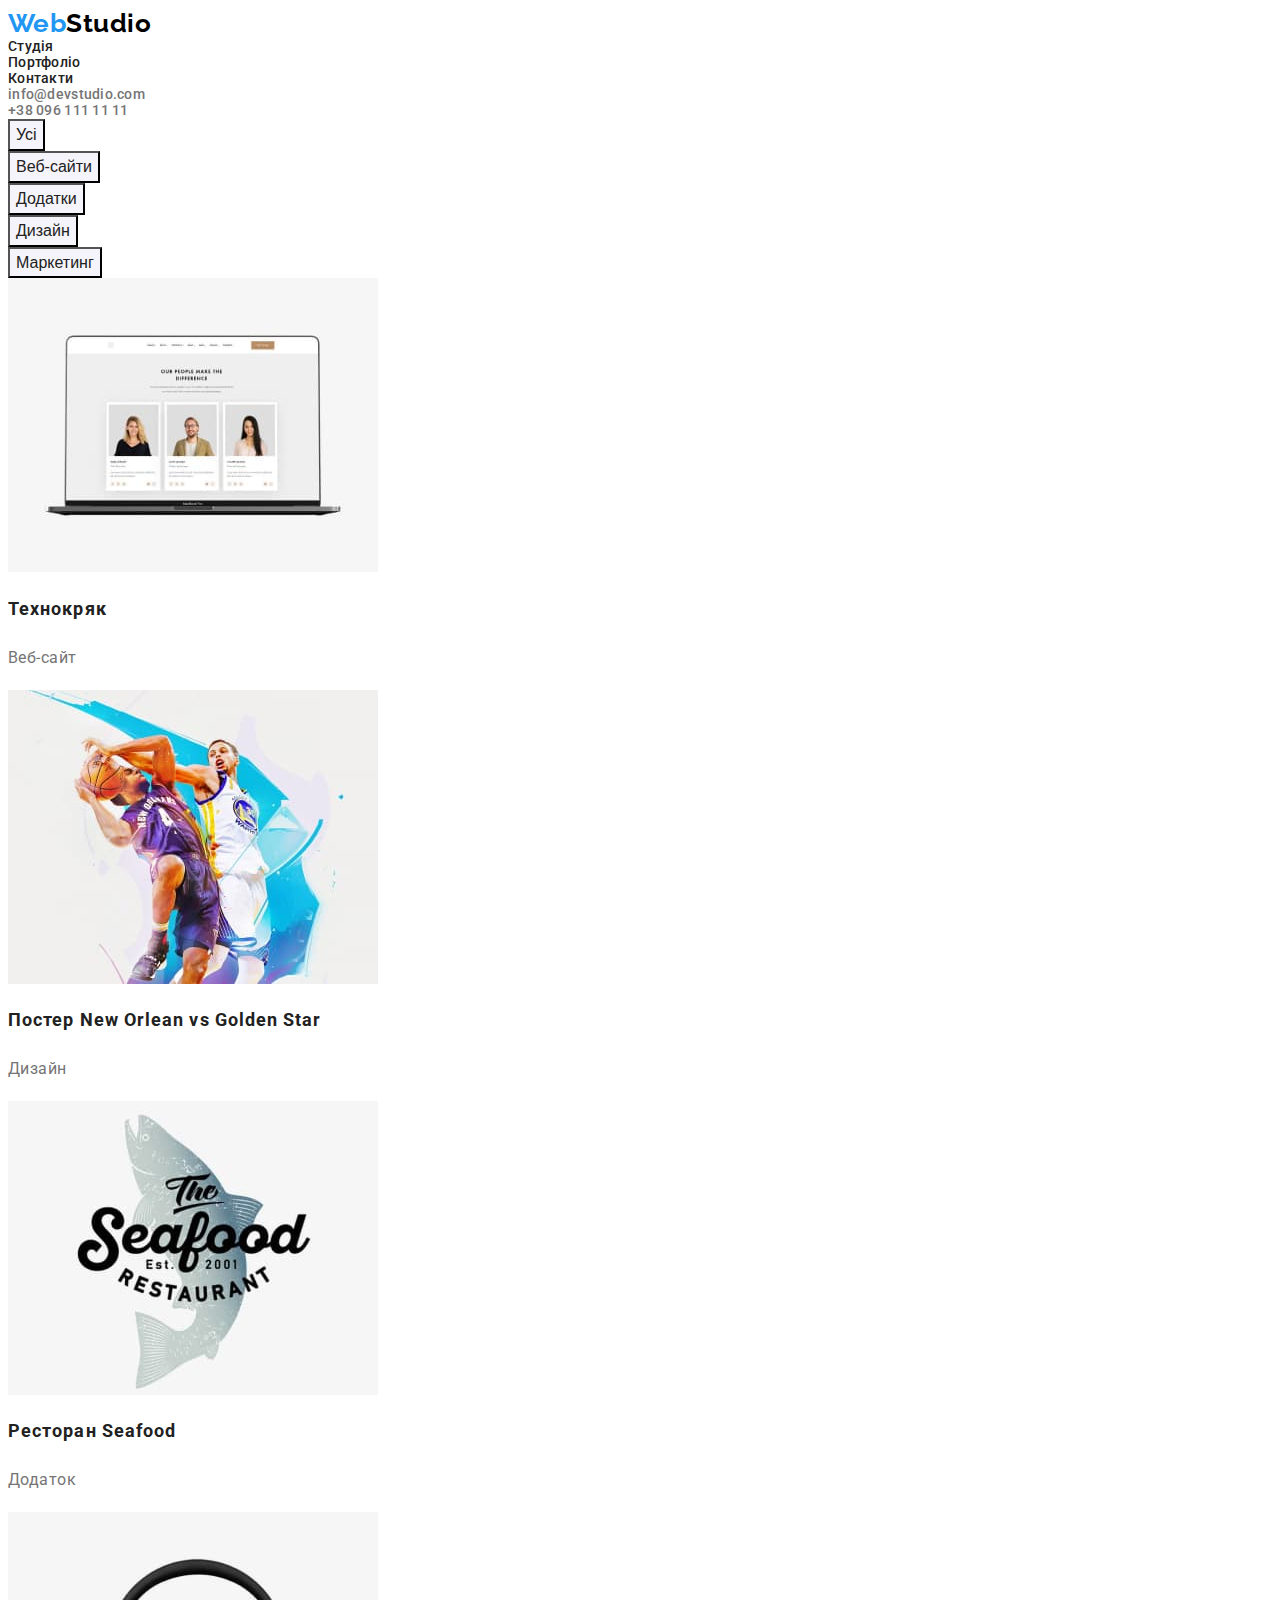
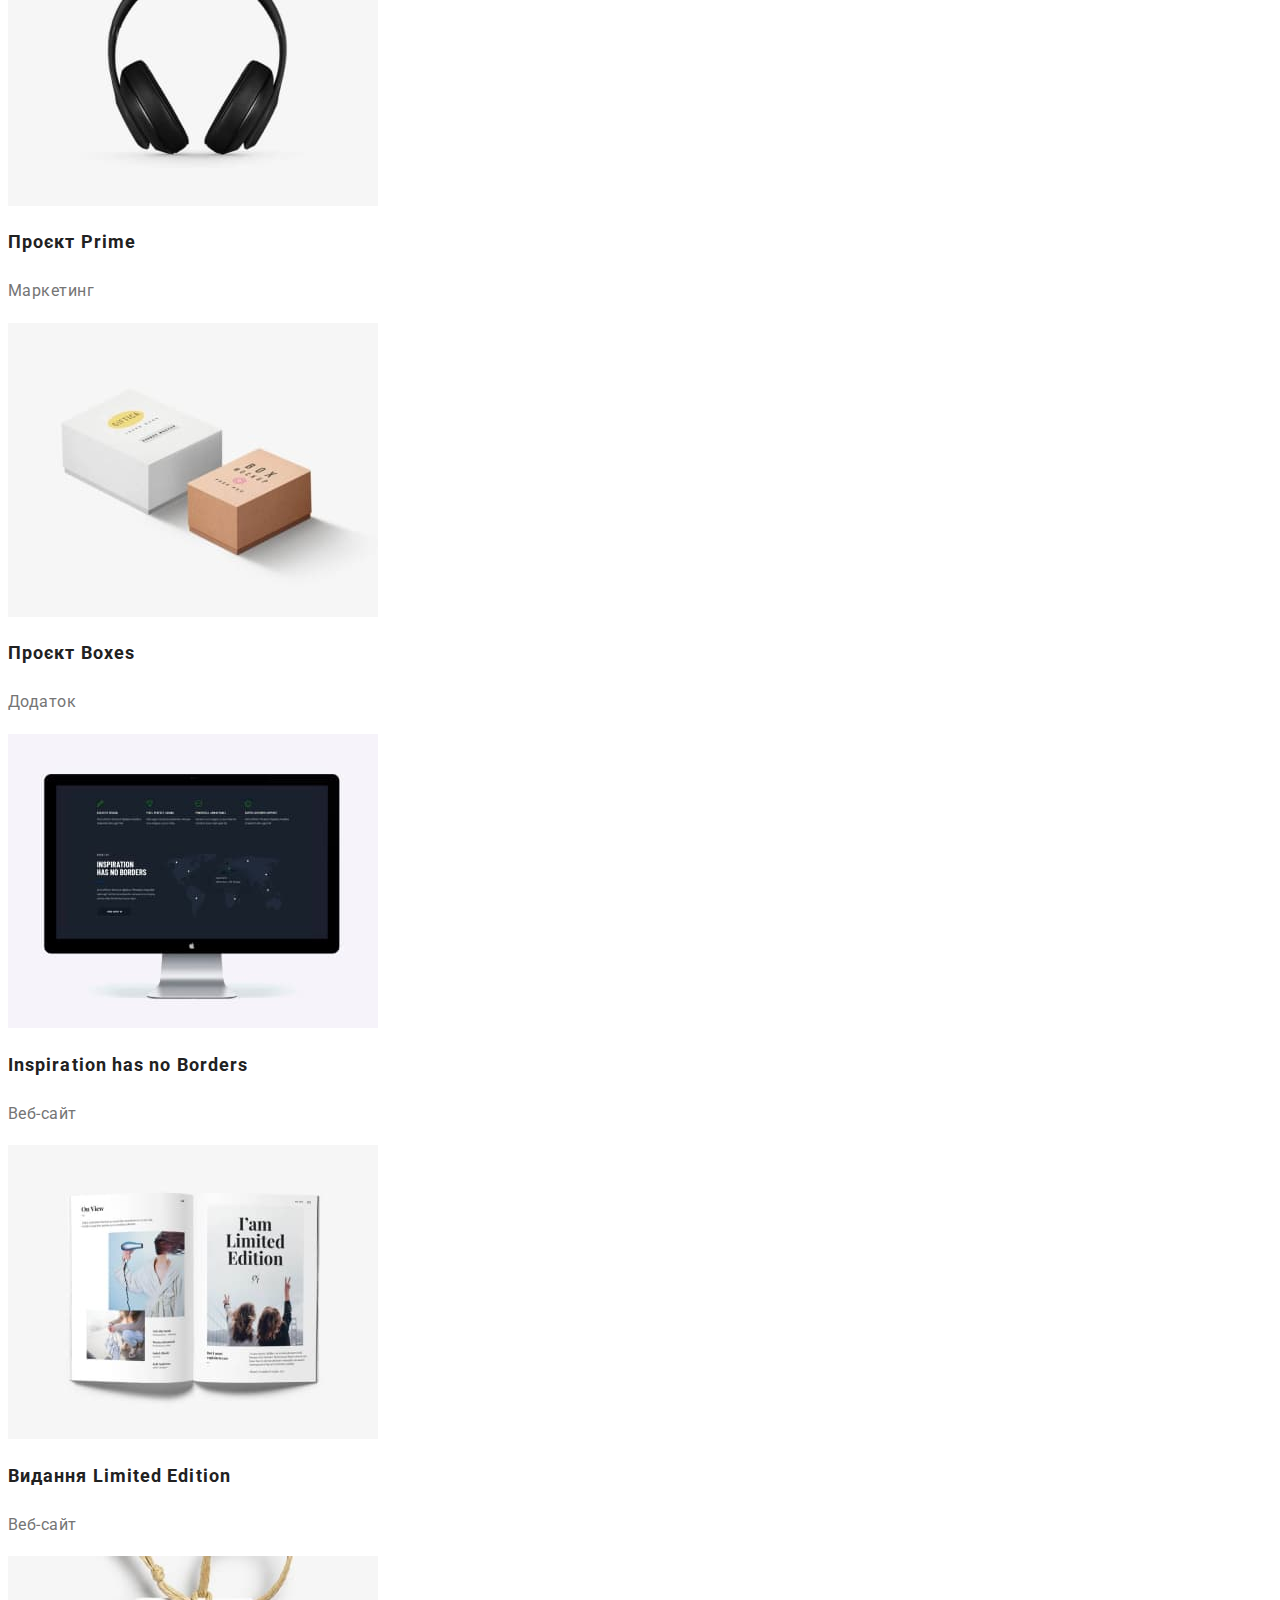
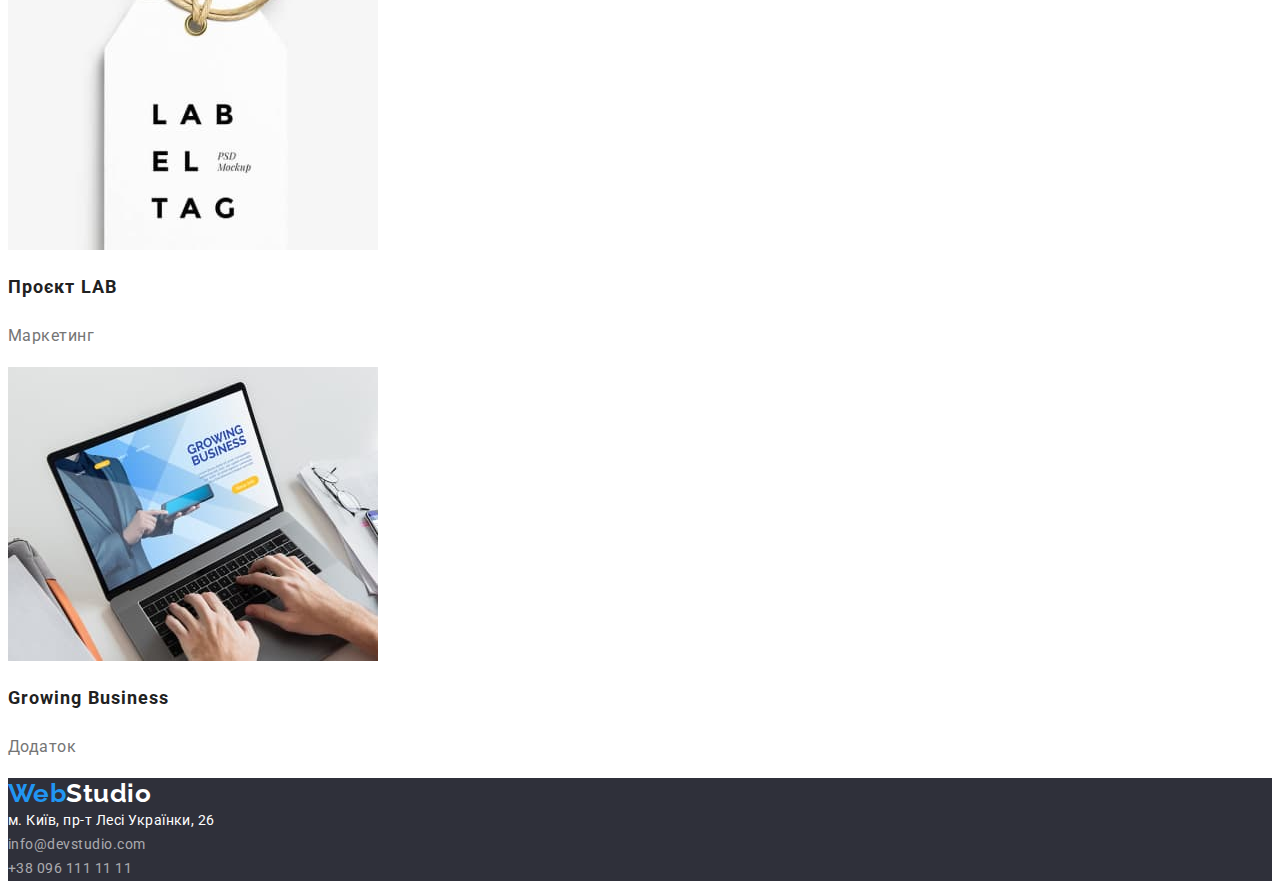
==== portfolio.html @ e9d54426 "дз 3" ====
<!DOCTYPE html>
<html lang="en">

<head>
    <meta charset="UTF-8">
    <meta http-equiv="X-UA-Compatible" content="IE=edge">
    <meta name="viewport" content="width=device-width, initial-scale=1.0">
    <link rel="stylesheet" href="https://fonts.googleapis.com/css2?family=Raleway:wght@700&family=Roboto:wght@400;500;700;900&display=swap">
    <link rel="stylesheet" href="./css/styles.css">
    <title>Портфоліо</title>
</head>

<body>
<header>
    <nav class="navigation list">
        <a href="./index.html" class="logo">Web<span class="studio">Studio</span>
        </a>
        <ul class="navi-list">
            <li>
                <a href="./index.html" class="navi-list link">Студія</a>
            </li>
            <li>
                <a href="./portfolio.html" class="navi-list link current">Портфоліо</a>
            </li>
            <li>
                <a href="#" class="navi-list link">Контакти</a>
            </li>
        </ul>
    </nav>

    <ul class="connect-list">
        <li><a href="mailto:info@devstudio.com" class="connect-list link">info@devstudio.com</a></li>
        <li><a href="tel:+380961111111" class="connect-list link">+38 096 111 11 11</a></li>
    </ul>

</header>
    <main>
        <section>
            <h1 class="main-portfolio">Навігація</h1>
            <ul class="list-button">
                <li><button type="button" class="button-link">Усі</button></li>
                <li><button type="button" class="button-link">Веб-сайти</button></li>
                <li><button type="button" class="button-link">Додатки</button></li>
                <li><button type="button" class="button-link">Дизайн</button></li>
                <li><button type="button" class="button-link">Маркетинг</button></li>
            </ul>
            <ul class="port-nav">
                <li>
                    <img src="./images/picture1.jpg" alt="Веб-сайт" width="370" height="294">
                    <h2 class="sorting">Технокряк</h2>
                    <p class="sorting-name">Веб-сайт</p>
                </li>
                <li>
                    <img src="./images/picture2.jpg" alt="Постер New Orlean vs Golden Star" width="370" height="294">
                    <h2 class="sorting">Постер New Orlean vs Golden Star</h2>
                    <p class="sorting-name">Дизайн</p>
                </li>
                <li>
                    <img src="./images/picture3.jpg" alt="Ресторан Seafood" width="370" height="294">
                    <h2 class="sorting">Ресторан Seafood</h2>
                    <p class="sorting-name">Додаток</p>
                </li>
                <li>
                    <img src="./images/picture4.jpg" alt="Навушники" width="370" height="294">
                    <h2 class="sorting">Проєкт Prime</h2>
                    <p class="sorting-name">Маркетинг</p>
                </li>
                <li>
                    <img src="./images/picture5.jpg" alt="Коробки" width="370" height="294">
                    <h2 class="sorting">Проєкт Boxes</h2>
                    <p class="sorting-name">Додаток</p>
                </li>
                <li>
                    <img src="./images/picture6.jpg" alt="Монитор єпл" width="370" height="294">
                    <h2 class="sorting">Inspiration has no Borders</h2>
                    <p class="sorting-name">Веб-сайт</p>
                </li>
                <li>
                    <img src="./images/picture7.jpg" alt="Видання Limited Edition" width="370" height="294">
                    <h2 class="sorting">Видання Limited Edition</h2>
                    <p class="sorting-name">Веб-сайт</p>
                </li>
                <li>
                    <img src="./images/picture8.jpg" alt="Проєкт LAB" width="370" height="294">
                    <h2 class="sorting">Проєкт LAB</h2>
                    <p class="sorting-name">Маркетинг</p>
                </li>
                <li>
                    <img src="./images/picture9.jpg" alt="Ноутбук" width="370" height="294">
                    <h2 class="sorting">Growing Business</h2>
                    <p class="sorting-name">Додаток</p>
                </li>
            </ul>
        </section>
    </main>
<footer class="footer">
    <a href="./index.html" class="logo">Web<span class="studio-footer">Studio</span>
    </a>
    <address>
        <ul class="add-list">
            <li><a href="https://goo.gl/maps/vjc5CqG4PHMDLZ576" class="address">м. Київ, пр-т Лесі Українки, 26</a></li>
            <li><a href="mailto:info@devstudio.com" class="mail">info@devstudio.com</a></li>
            <li><a href="tel:+380961111111" class="tel">+38 096 111 11 11</a></li>
        </ul>
    </address>
</footer>

</body>
</html>
---- css/styles.css ----
:root {
    --background-color: #F5F5F5;
    --first-color: #212121;
    --secondary-color: #757575;
    --third-color: #2196F3;
    --fourth-color: #000000;
    --background-secondary-color: #F5F4FA;
    --background-footer-color: #2F303A;
    --main-color: #ffffff;
    --footer-mail-tel-color: rgba(255, 255, 255, 0.6)
}
body {
    background-color: var(--main-color);
    font-family: Roboto, sans-serif;
    letter-spacing: 0.03em;

}
.logo, .studio {
    text-decoration: none;
}

.navi-list, .connect-list, .benefits-section, .port-link, .team-list, .add-list, .list-button, .port-nav {
    list-style: none;
    margin: 0px;
    padding: 0px;
    text-decoration: none;
}
/* .site-navigation, .navi link {
    list-style-type: none; */
/* } */
.navi-list, .connect-list {
color: var(--first-color)
}

.navi-list:hover, .navi-list:focus,
.connect-list:hover, .connect-list:focus {
    color: var(--third-color)
}

.logo {
color: var(--third-color);
    font-family: Raleway, sans-serif;
    font-weight: 700;
    font-size: 26px;
    line-height: 1.2;
    
}
.studio {
color: var(--fourth-color);
    font-family: Raleway, sans-serif;
    font-weight: 700;
    font-size: 26px;
    line-height: 1.2;
}
.navi-list {
        font-weight: 500;
        font-size: 14px;
        line-height: 1.14;
        letter-spacing: 0.02em;
}

.connect-list {
    color: var(--secondary-color);
        font-weight: 500;
        font-size: 14px;
        line-height: 1.14;
        letter-spacing: 0.02em;
}

.main-content {
    background-color: var(--background-footer-color);
text-align: center;
}
.section-title {
    color: var(--main-color);
        font-weight: 900;
        font-size: 44px;
        line-height: 1.4;
        text-align: center;
        letter-spacing: 0.06em;
        text-transform: uppercase;
        /* width: 696px;
        height: 120px; */
}
.button-studio {
    cursor: pointer;
        background-color: var(--third-color);
        color: var(--main-color);
        font-weight: 700;
        font-size: 16px;
        line-height: 1.88;
        text-align: center;
        letter-spacing: 0.06em;
}

.button-link {
    cursor: pointer;
    background-color: var(--background-secondary-color);
    color: var(--first-color);    
    font-weight: 500;
    font-size: 16px;
    line-height: 1.62;   
    text-align: center;
    /* float: left; */
}

.button-link:hover, .button-link:focus {
    cursor: pointer;
    background-color: var(--third-color);
    color: var(--main-color);
    font-weight: 500;
    font-size: 16px;
    line-height: 1.62;
    text-align: center; 
    /* float: left; */
    }

.feature-title{
    font-size: 0;
}
.benefits-title {
    color: var(--first-color);
    font-weight: 700;
    font-size: 14px;
    line-height: 1.14;
    text-transform: uppercase;
}
.benefits-text {
    color: var(--secondary-color);
        font-weight: 400;
        font-size: 14px;
        line-height: 1.71;
}
.portf-title {
color: var(--first-color);
    font-weight: 700;
    font-size: 36px;
    line-height: 1.17;
    text-align: center;
}
.team {
    background-color: var(--background-secondary-color);
}
.our-team {
    color: var(--first-color);
    font-weight: 700;
    font-size: 36px;
    line-height: 1.17;
    text-align: center;
}
.team-list-name {
    color: var(--first-color);
        font-weight: 500;
        font-size: 16px;
        line-height: 1.19;
        text-align: center;
}
.team-list-title {
    color: var(--secondary-color);
    font-weight: 400;
    font-size: 16px;
    line-height: 1.19;
    text-align: center;
}
.footer {
    background-color: var(--background-footer-color);
}
.studio-footer {
    color: var(--main-color);
    font-family: Raleway, sans-serif;
    font-style: normal;
    font-weight: 700;
    font-size: 26px;
    line-height: 1.2;
}
.address {
    color: var(--main-color);
    font-style: normal;
    font-weight: 400;
    font-size: 14px;
    line-height: 1.71;
}

.address, .mail, .tel {
    text-decoration: none;
}
.mail, .tel {
    color: var(--footer-mail-tel-color);
    font-style: normal;
    font-weight: 400;
    font-size: 14px;
    line-height: 1.71;
}
.address:hover, .address:focus, .mail:hover, .maol:focus, .tel:hover, .tel:focus {
    color: var(--third-color)
}

.main-portfolio {
    font-size: 0;
}

.sorting {
    color: var(--first-color);      
        font-weight: 700;
        font-size: 18px;
        line-height: 2;
        letter-spacing: 0.06em;
}

.sorting-name {
    color: var(--secondary-color);
        font-weight: 400;
        font-size: 16px;
        line-height: 1.88;
}
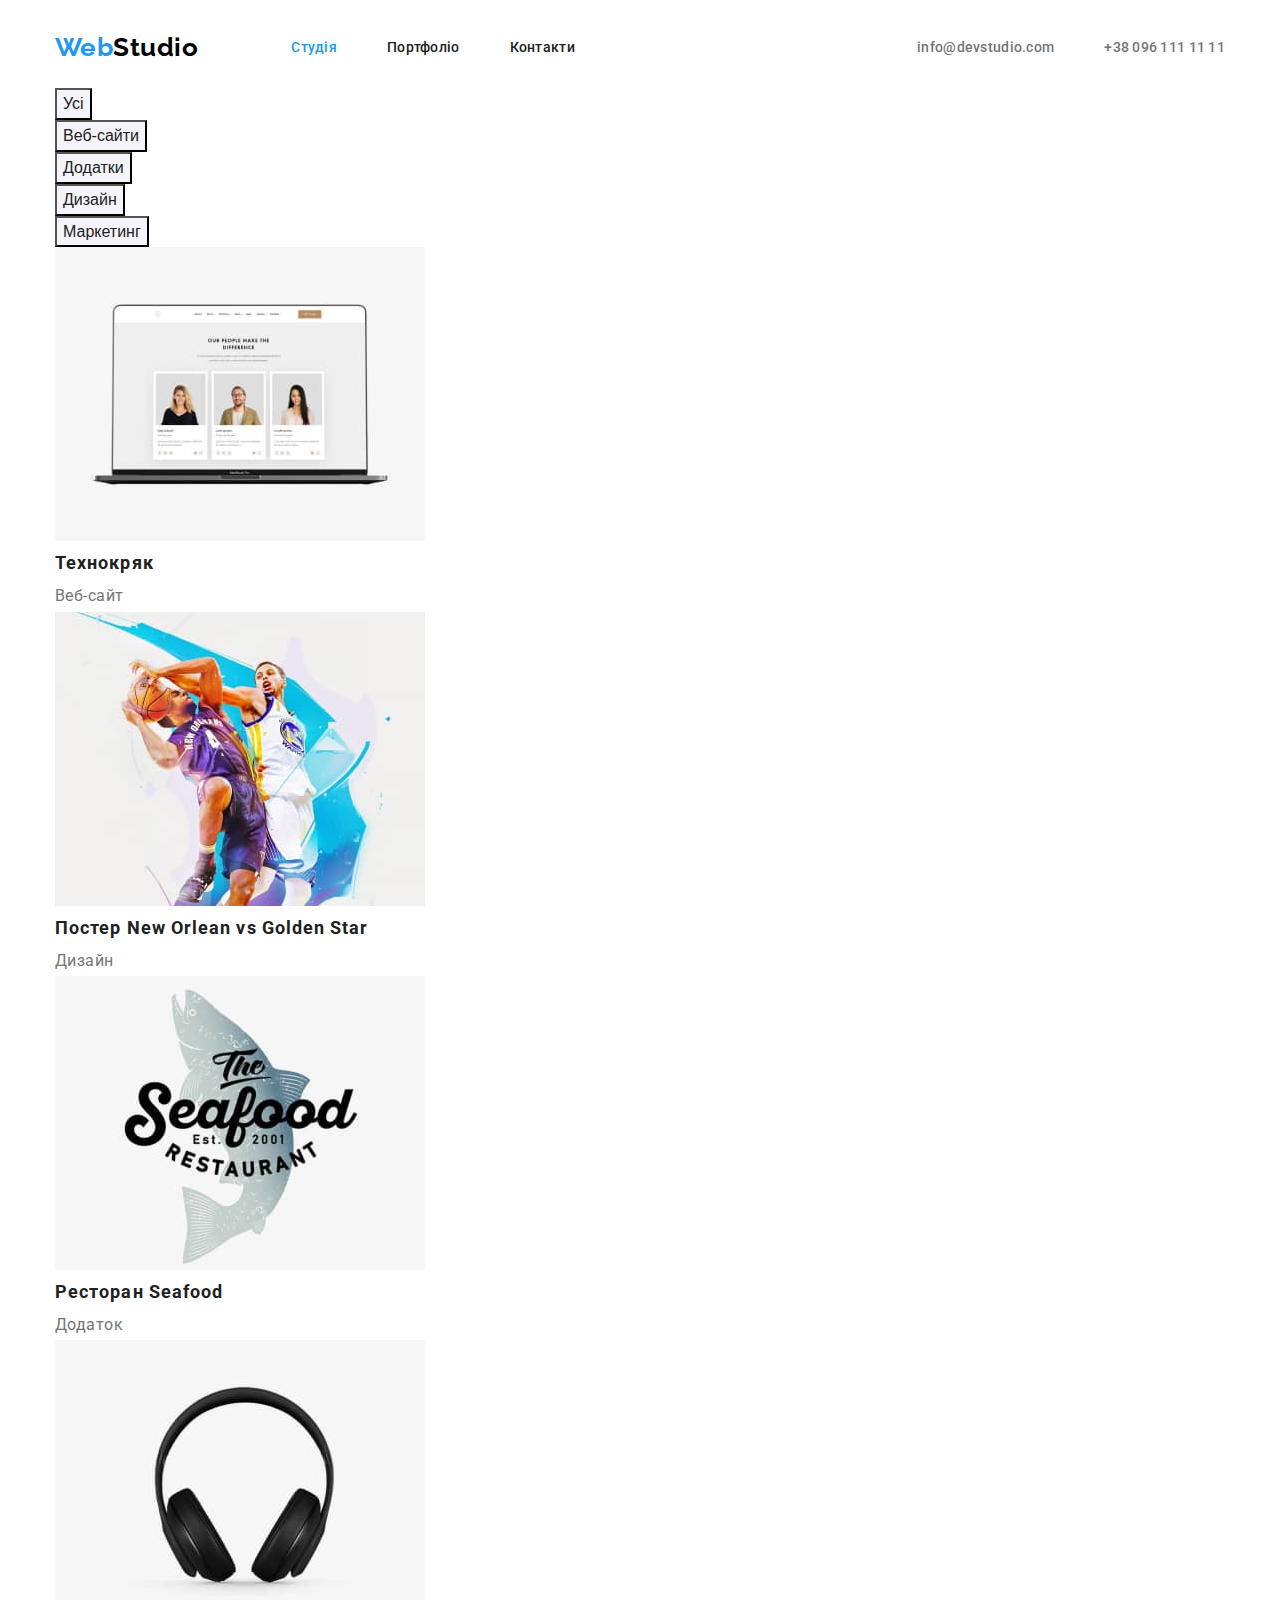
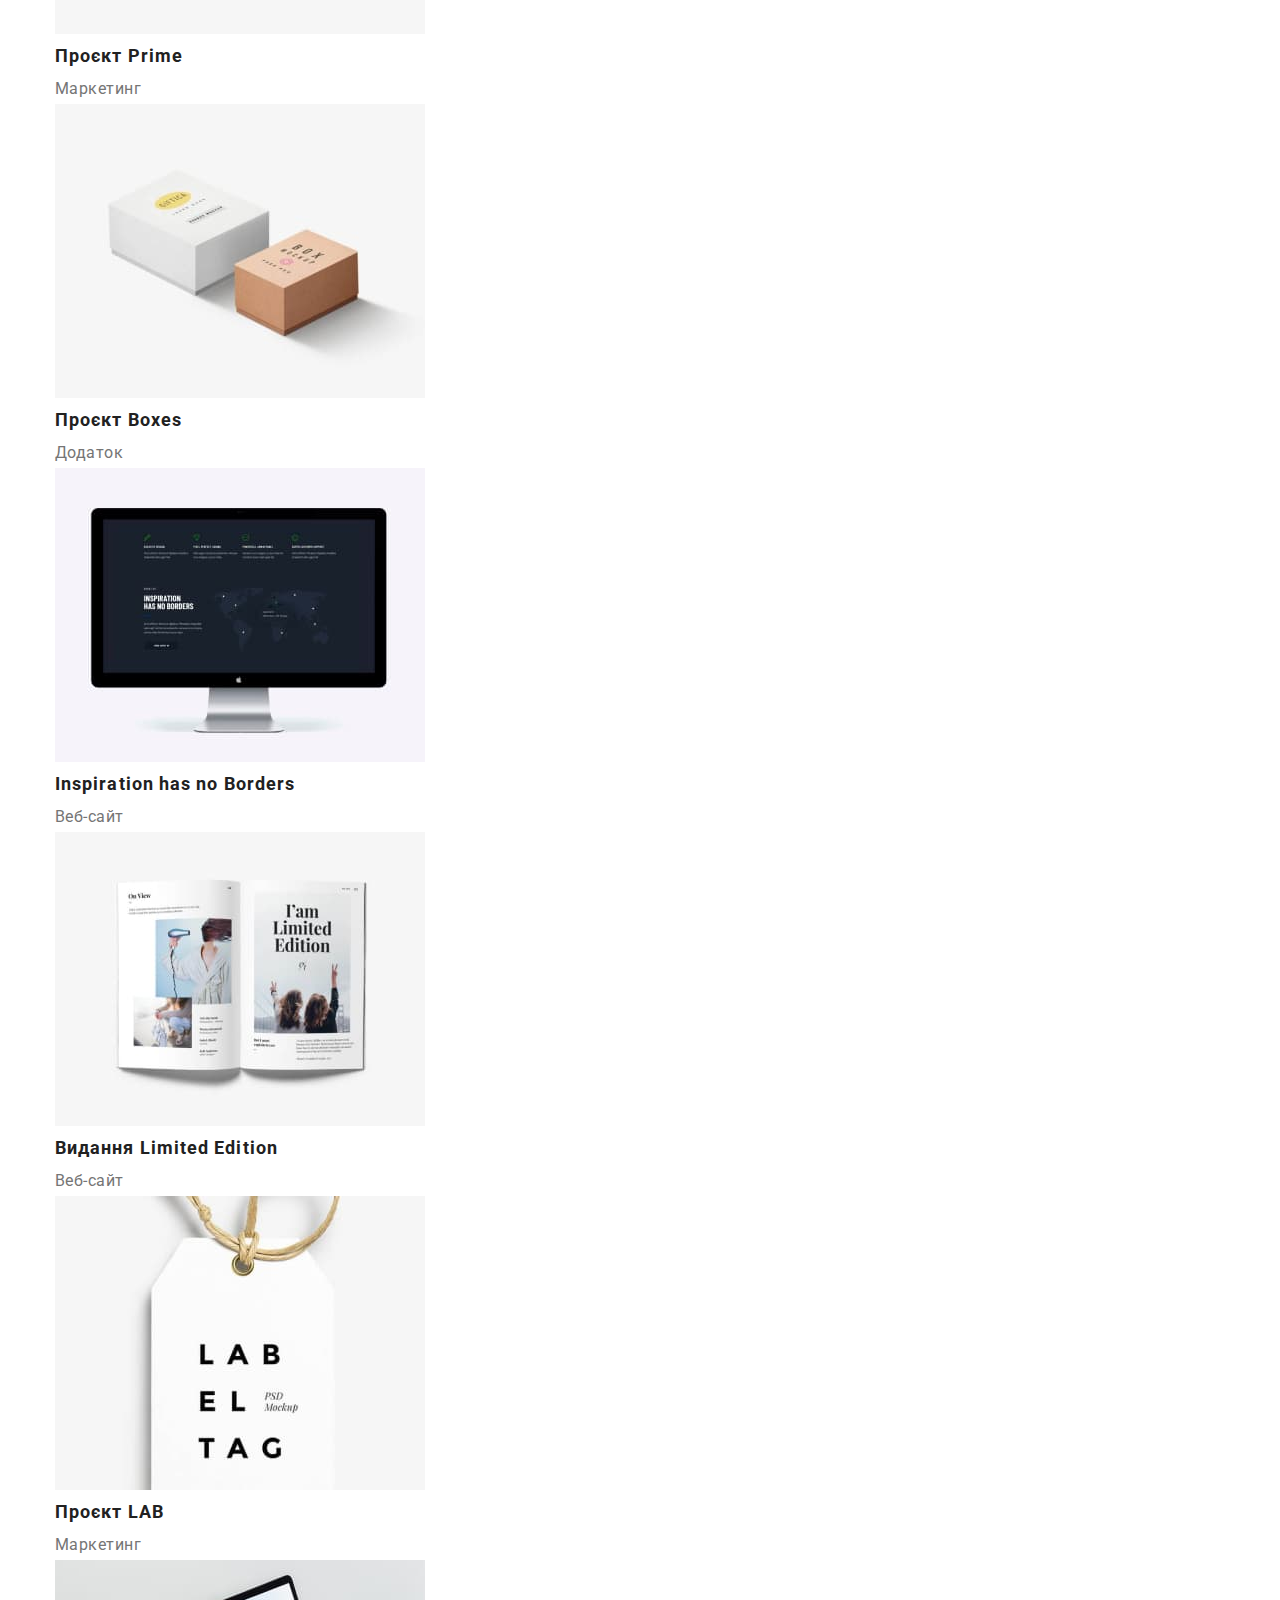
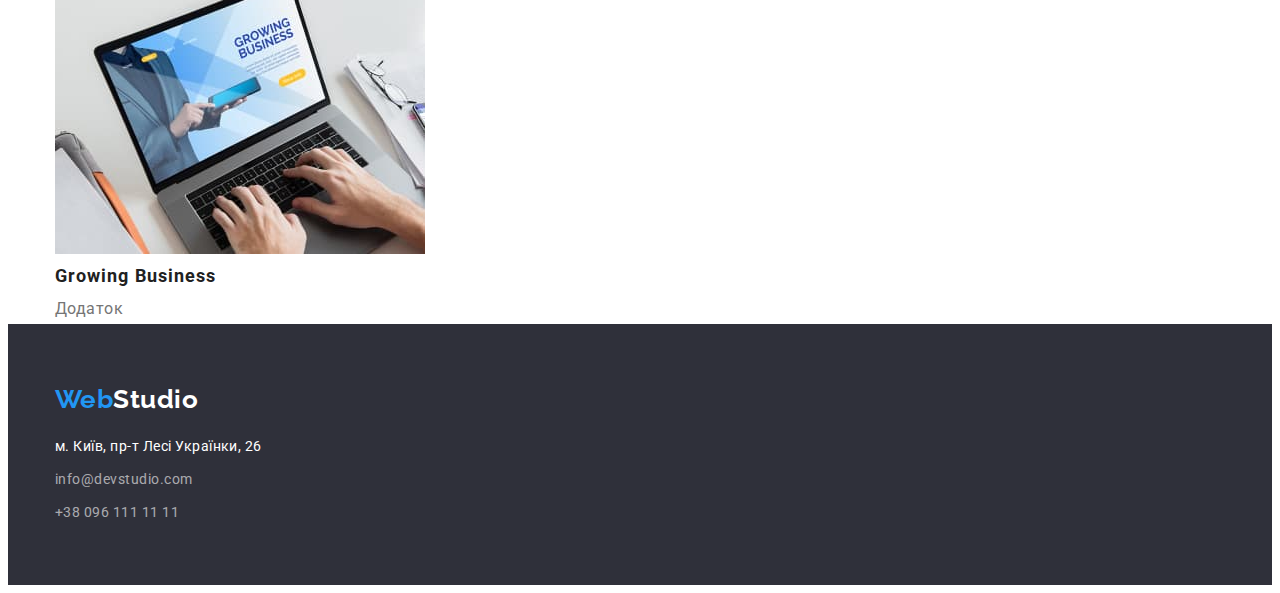
==== commit b27a7adc: "портфолио" ====
--- a/portfolio.html
+++ b/portfolio.html
@@ -12,30 +12,36 @@
 
 <body>
 <header>
-    <nav class="navigation list">
+    <div class="container header-nav">
         <a href="./index.html" class="logo">Web<span class="studio">Studio</span>
         </a>
-        <ul class="navi-list">
+        <nav class="navigation list">
+            <ul class="navi-list">
+                <li>
+                    <a href="./index.html" class="navi-link link current">Студія</a>
+                </li>
+                <li>
+                    <a href="./portfolio.html" class="navi-link link">Портфоліо</a>
+                </li>
+                <li>
+                    <a href="#" class="navi-link link">Контакти</a>
+                </li>
+            </ul>
+        </nav>
+
+        <ul class="connect-list">
             <li>
-                <a href="./index.html" class="navi-list link">Студія</a>
+                <a href="mailto:info@devstudio.com" class="connect-link link">info@devstudio.com</a>
             </li>
             <li>
-                <a href="./portfolio.html" class="navi-list link current">Портфоліо</a>
-            </li>
-            <li>
-                <a href="#" class="navi-list link">Контакти</a>
+                <a href="tel:+380961111111" class="connect-link link">+38 096 111 11 11</a>
             </li>
         </ul>
-    </nav>
-
-    <ul class="connect-list">
-        <li><a href="mailto:info@devstudio.com" class="connect-list link">info@devstudio.com</a></li>
-        <li><a href="tel:+380961111111" class="connect-list link">+38 096 111 11 11</a></li>
-    </ul>
-
+    </div>
 </header>
     <main>
         <section>
+            <div class="container">
             <h1 class="main-portfolio">Навігація</h1>
             <ul class="list-button">
                 <li><button type="button" class="button-link">Усі</button></li>
@@ -91,18 +97,25 @@
                     <p class="sorting-name">Додаток</p>
                 </li>
             </ul>
+            </div>
         </section>
     </main>
 <footer class="footer">
-    <a href="./index.html" class="logo">Web<span class="studio-footer">Studio</span>
-    </a>
-    <address>
-        <ul class="add-list">
-            <li><a href="https://goo.gl/maps/vjc5CqG4PHMDLZ576" class="address">м. Київ, пр-т Лесі Українки, 26</a></li>
-            <li><a href="mailto:info@devstudio.com" class="mail">info@devstudio.com</a></li>
-            <li><a href="tel:+380961111111" class="tel">+38 096 111 11 11</a></li>
-        </ul>
-    </address>
+    <div class="container">
+        <a href="./index.html" class="logo">Web<span class="studio-footer">Studio</span>
+        </a>
+        <address>
+            <ul class="add-list">
+                <li>
+                    <a href="https://goo.gl/maps/vjc5CqG4PHMDLZ576" class="address">м. Київ, пр-т Лесі Українки, 26</a>
+                </li>
+                <li>
+                    <a href="mailto:info@devstudio.com" class="mail">info@devstudio.com</a>
+                </li>
+                <li><a href="tel:+380961111111" class="tel">+38 096 111 11 11</a></li>
+            </ul>
+        </address>
+    </div>
 </footer>
 
 </body>
--- a/css/styles.css
+++ b/css/styles.css
@@ -1,215 +1,385 @@
+/* html {
+    box-sizing: border-box;
+} */
+*,
+::before,
+::after {
+  box-sizing: border-box;
+}
+
 :root {
-    --background-color: #F5F5F5;
-    --first-color: #212121;
-    --secondary-color: #757575;
-    --third-color: #2196F3;
-    --fourth-color: #000000;
-    --background-secondary-color: #F5F4FA;
-    --background-footer-color: #2F303A;
-    --main-color: #ffffff;
-    --footer-mail-tel-color: rgba(255, 255, 255, 0.6)
+  --background-color: #f5f5f5;
+  --first-color: #212121;
+  --secondary-color: #757575;
+  --third-color: #2196f3;
+  --fourth-color: #000000;
+  --background-secondary-color: #f5f4fa;
+  --background-footer-color: #2f303a;
+  --main-color: #ffffff;
+  --footer-mail-tel-color: rgba(255, 255, 255, 0.6);
 }
 body {
-    background-color: var(--main-color);
-    font-family: Roboto, sans-serif;
-    letter-spacing: 0.03em;
-
-}
-.logo, .studio {
+  background-color: var(--main-color);
+  font-family: Roboto, sans-serif;
+  letter-spacing: 0.03em;
+}
+  h1,
+  h2,
+  h3,
+  h4,
+  p {
+    margin: 0;
+    padding: 0;
+  }
+  a {
     text-decoration: none;
-}
-
-.navi-list, .connect-list, .benefits-section, .port-link, .team-list, .add-list, .list-button, .port-nav {
-    list-style: none;
-    margin: 0px;
-    padding: 0px;
-    text-decoration: none;
-}
-/* .site-navigation, .navi link {
-    list-style-type: none; */
-/* } */
-.navi-list, .connect-list {
-color: var(--first-color)
-}
-
-.navi-list:hover, .navi-list:focus,
-.connect-list:hover, .connect-list:focus {
-    color: var(--third-color)
+  }
+  .container {
+    margin-left: auto;
+    margin-right: auto;
+    margin: 0 auto;
+    width: 1200px;
+    padding-left: 15px;
+    padding-right: 15px;
+  }
+
+.header-nav {
+  display: flex;
+  align-items: center;
+}
+
+.logo,
+.studio {
+  text-decoration: none;
+  /* padding-top: 24px; */
+}
+
+.navi-list,
+.connect-list,
+.benefits-section,
+.port-link,
+.team-list,
+.add-list,
+.list-button,
+.port-nav {
+  list-style: none;
+  margin: 0px;
+  padding: 0px;
+  text-decoration: none;
+}
+.link.current {
+    color: var(--third-color);
+}
+/* .navi-list li {
+    display: flex;
+} */
+.navi-link {
+  color: var(--first-color);
+  }
+
+  .connect-link {
+    color: var(--secondary-color);
+  }
+.navi-link:hover,
+.navi-link:focus,
+.connect-link:hover,
+.connect-link:focus {
+  color: var(--third-color);
 }
 
 .logo {
-color: var(--third-color);
-    font-family: Raleway, sans-serif;
-    font-weight: 700;
-    font-size: 26px;
-    line-height: 1.2;
-    
+  color: var(--third-color);
+  margin-right: 93px;
+  font-family: Raleway, sans-serif;
+  font-weight: 700;
+  font-size: 26px;
+  line-height: 1.2;
 }
 .studio {
-color: var(--fourth-color);
-    font-family: Raleway, sans-serif;
-    font-weight: 700;
-    font-size: 26px;
-    line-height: 1.2;
+  color: var(--fourth-color);
+  font-family: Raleway, sans-serif;
+  font-weight: 700;
+  font-size: 26px;
+  line-height: 1.2;
 }
 .navi-list {
-        font-weight: 500;
-        font-size: 14px;
-        line-height: 1.14;
-        letter-spacing: 0.02em;
+  display: flex;
+  /* padding-top: 32px;
+  padding-bottom: 32px; */
+
+  color: var(--first-color);
+  font-weight: 500;
+  font-size: 14px;
+  line-height: 1.14;
+  letter-spacing: 0.02em;
+}
+.navi-link {
+  display: flex;
+  padding-top: 32px;
+  padding-bottom: 32px;
+}
+.navi-list li {
+  margin-right: 50px;
+}
+.navi-list li:last-child {
+margin-right: 0;
 }
 
 .connect-list {
-    color: var(--secondary-color);
-        font-weight: 500;
-        font-size: 14px;
-        line-height: 1.14;
-        letter-spacing: 0.02em;
-}
-
-.main-content {
-    background-color: var(--background-footer-color);
-text-align: center;
-}
-.section-title {
-    color: var(--main-color);
-        font-weight: 900;
-        font-size: 44px;
-        line-height: 1.4;
-        text-align: center;
-        letter-spacing: 0.06em;
-        text-transform: uppercase;
-        /* width: 696px;
-        height: 120px; */
+  display: flex;
+  margin-left: auto;
+
+  color: var(--secondary-color);
+  font-weight: 500;
+  font-size: 14px;
+  line-height: 1.14;
+  letter-spacing: 0.02em;
+}
+
+
+.connect-list li {
+  margin-left: 50px;
+}
+.connect-list li:first-child {
+  margin-left: 0;
+}
+.hero {
+  background-color: var(--background-footer-color);
+  text-align: center;
+  height: 600px;
+  padding-top: 200px;
+  padding-bottom: 280px;
+}
+.hero-title {
+  color: var(--main-color);
+  margin-top: auto;
+  margin-bottom: auto;
+  font-weight: 900;
+  font-size: 44px;
+  line-height: 1.4;
+  text-align: center;
+  letter-spacing: 0.06em;
+  text-transform: uppercase;
+  width: 696px;
+  margin-left: auto;
+  margin-right: auto;
 }
 .button-studio {
-    cursor: pointer;
-        background-color: var(--third-color);
-        color: var(--main-color);
-        font-weight: 700;
-        font-size: 16px;
-        line-height: 1.88;
-        text-align: center;
-        letter-spacing: 0.06em;
+  cursor: pointer;
+  background-color: var(--third-color);
+  color: var(--main-color);
+  font-weight: 700;
+  font-size: 16px;
+  line-height: 1.88;
+  text-align: center;
+  letter-spacing: 0.06em;
+  padding: 10px 32px;
+  margin-top: 30px;
+  box-shadow: 0px 4px 4px rgba(0, 0, 0, 0.15);
+  border-radius: 4px;
+  border: none;
 }
 
 .button-link {
-    cursor: pointer;
-    background-color: var(--background-secondary-color);
-    color: var(--first-color);    
-    font-weight: 500;
-    font-size: 16px;
-    line-height: 1.62;   
-    text-align: center;
-    /* float: left; */
-}
-
-.button-link:hover, .button-link:focus {
-    cursor: pointer;
-    background-color: var(--third-color);
-    color: var(--main-color);
-    font-weight: 500;
-    font-size: 16px;
-    line-height: 1.62;
-    text-align: center; 
-    /* float: left; */
-    }
-
-.feature-title{
-    font-size: 0;
+  cursor: pointer;
+  background-color: var(--background-secondary-color);
+  color: var(--first-color);
+  font-weight: 500;
+  font-size: 16px;
+  line-height: 1.62;
+  text-align: center;
+  /* float: left; */
+}
+
+.button-link:hover,
+.button-link:focus {
+  cursor: pointer;
+  background-color: var(--third-color);
+  color: var(--main-color);
+  font-weight: 500;
+  font-size: 16px;
+  line-height: 1.62;
+  text-align: center;
+  /* float: left; */
+}
+
+.section {
+    padding-top: 94px;
+    padding-bottom: 94px;
+}
+
+.benefits-section {
+    display: flex;
+    gap: 30px;
+}
+.benefits-section {
+    flex-basis: ((100%-90px) / 4);
+}
+
+.feature-title {
+  font-size: 0;
 }
 .benefits-title {
-    color: var(--first-color);
-    font-weight: 700;
-    font-size: 14px;
-    line-height: 1.14;
-    text-transform: uppercase;
+    margin-top: 0;
+    margin-bottom: 10px;
+  color: var(--first-color);
+  font-weight: 700;
+  font-size: 14px;
+  line-height: 1.14;
+  text-transform: uppercase;
 }
 .benefits-text {
-    color: var(--secondary-color);
-        font-weight: 400;
-        font-size: 14px;
-        line-height: 1.71;
-}
+    margin-top: 0;
+    margin-bottom: 0;
+  color: var(--secondary-color);
+  font-weight: 400;
+  font-size: 14px;
+  line-height: 1.71;
+}
+
+.portfolio {
+
+}
+
 .portf-title {
-color: var(--first-color);
-    font-weight: 700;
-    font-size: 36px;
-    line-height: 1.17;
-    text-align: center;
-}
+  color: var(--first-color);
+  font-weight: 700;
+  font-size: 36px;
+  line-height: 1.17;
+  text-align: center;
+}
+
+.port-link {
+    display: flex;
+    margin-top: 50px;
+    justify-content: center;
+}
+.port-link li {
+    margin-right: 30px;
+}
+.port-link li:last-child {
+margin-right: 0px;
+}
+
 .team {
-    background-color: var(--background-secondary-color);
-}
+  background-color: var(--background-secondary-color);
+padding-top: 94px;
+}
+.team-list {
+    display: flex;
+ margin-top: 50px;
+ justify-content: center;
+}
+.team-list li {
+    margin-right: 30px;
+    display: flex;
+    flex-direction: column;
+    width: 270px;
+}
+.team-list li:last-child {
+    margin-right: 0px;
+}
+.team-item {
+    margin-right: 0px;
+background: var(--main-color);
+box-shadow: 0px 1px 3px rgba(0, 0, 0, 0.12), 0px 1px 1px rgba(0, 0, 0, 0.14), 0px 2px 1px rgba(0, 0, 0, 0.2);
+    border-radius: 0px 0px 4px 4px;
+}
+
+
 .our-team {
-    color: var(--first-color);
-    font-weight: 700;
-    font-size: 36px;
-    line-height: 1.17;
-    text-align: center;
+  color: var(--first-color);
+  font-weight: 700;
+  font-size: 36px;
+  line-height: 1.17;
+  text-align: center;
 }
 .team-list-name {
-    color: var(--first-color);
-        font-weight: 500;
-        font-size: 16px;
-        line-height: 1.19;
-        text-align: center;
+    margin-top: 30px;
+  color: var(--first-color);
+  font-weight: 500;
+  font-size: 16px;
+  line-height: 1.19;
+  text-align: center;
 }
 .team-list-title {
-    color: var(--secondary-color);
-    font-weight: 400;
-    font-size: 16px;
-    line-height: 1.19;
-    text-align: center;
+    margin-top: 10px;
+    margin-bottom: 30px;
+  color: var(--secondary-color);
+  font-weight: 400;
+  font-size: 16px;
+  line-height: 1.19;
+  text-align: center;
 }
 .footer {
-    background-color: var(--background-footer-color);
-}
+  background-color: var(--background-footer-color);
+  padding-top: 60px;
+  padding-bottom: 60px;
+}
+
+.add-list {
+    margin-top: 20px;
+}
+.add-list li {
+    margin-bottom: 9px;
+}
+.add-list li:last-child {
+    margin-bottom: 0;
+}
+
 .studio-footer {
-    color: var(--main-color);
-    font-family: Raleway, sans-serif;
-    font-style: normal;
-    font-weight: 700;
-    font-size: 26px;
-    line-height: 1.2;
+  color: var(--main-color);
+  font-family: Raleway, sans-serif;
+  font-style: normal;
+  font-weight: 700;
+  font-size: 26px;
+  line-height: 1.2;
 }
 .address {
-    color: var(--main-color);
-    font-style: normal;
-    font-weight: 400;
-    font-size: 14px;
-    line-height: 1.71;
-}
-
-.address, .mail, .tel {
-    text-decoration: none;
-}
-.mail, .tel {
-    color: var(--footer-mail-tel-color);
-    font-style: normal;
-    font-weight: 400;
-    font-size: 14px;
-    line-height: 1.71;
-}
-.address:hover, .address:focus, .mail:hover, .maol:focus, .tel:hover, .tel:focus {
-    color: var(--third-color)
+  color: var(--main-color);
+  font-style: normal;
+  font-weight: 400;
+  font-size: 14px;
+  line-height: 1.71;
+}
+
+.address,
+.mail,
+.tel {
+  text-decoration: none;
+}
+.mail,
+.tel {
+  color: var(--footer-mail-tel-color);
+  font-style: normal;
+  font-weight: 400;
+  font-size: 14px;
+  line-height: 1.71;
+}
+.address:hover,
+.address:focus,
+.mail:hover,
+.maol:focus,
+.tel:hover,
+.tel:focus {
+  color: var(--third-color);
 }
 
 .main-portfolio {
-    font-size: 0;
+  font-size: 0;
 }
 
 .sorting {
-    color: var(--first-color);      
-        font-weight: 700;
-        font-size: 18px;
-        line-height: 2;
-        letter-spacing: 0.06em;
+  color: var(--first-color);
+  font-weight: 700;
+  font-size: 18px;
+  line-height: 2;
+  letter-spacing: 0.06em;
 }
 
 .sorting-name {
-    color: var(--secondary-color);
-        font-weight: 400;
-        font-size: 16px;
-        line-height: 1.88;
-}+  color: var(--secondary-color);
+  font-weight: 400;
+  font-size: 16px;
+  line-height: 1.88;
+}
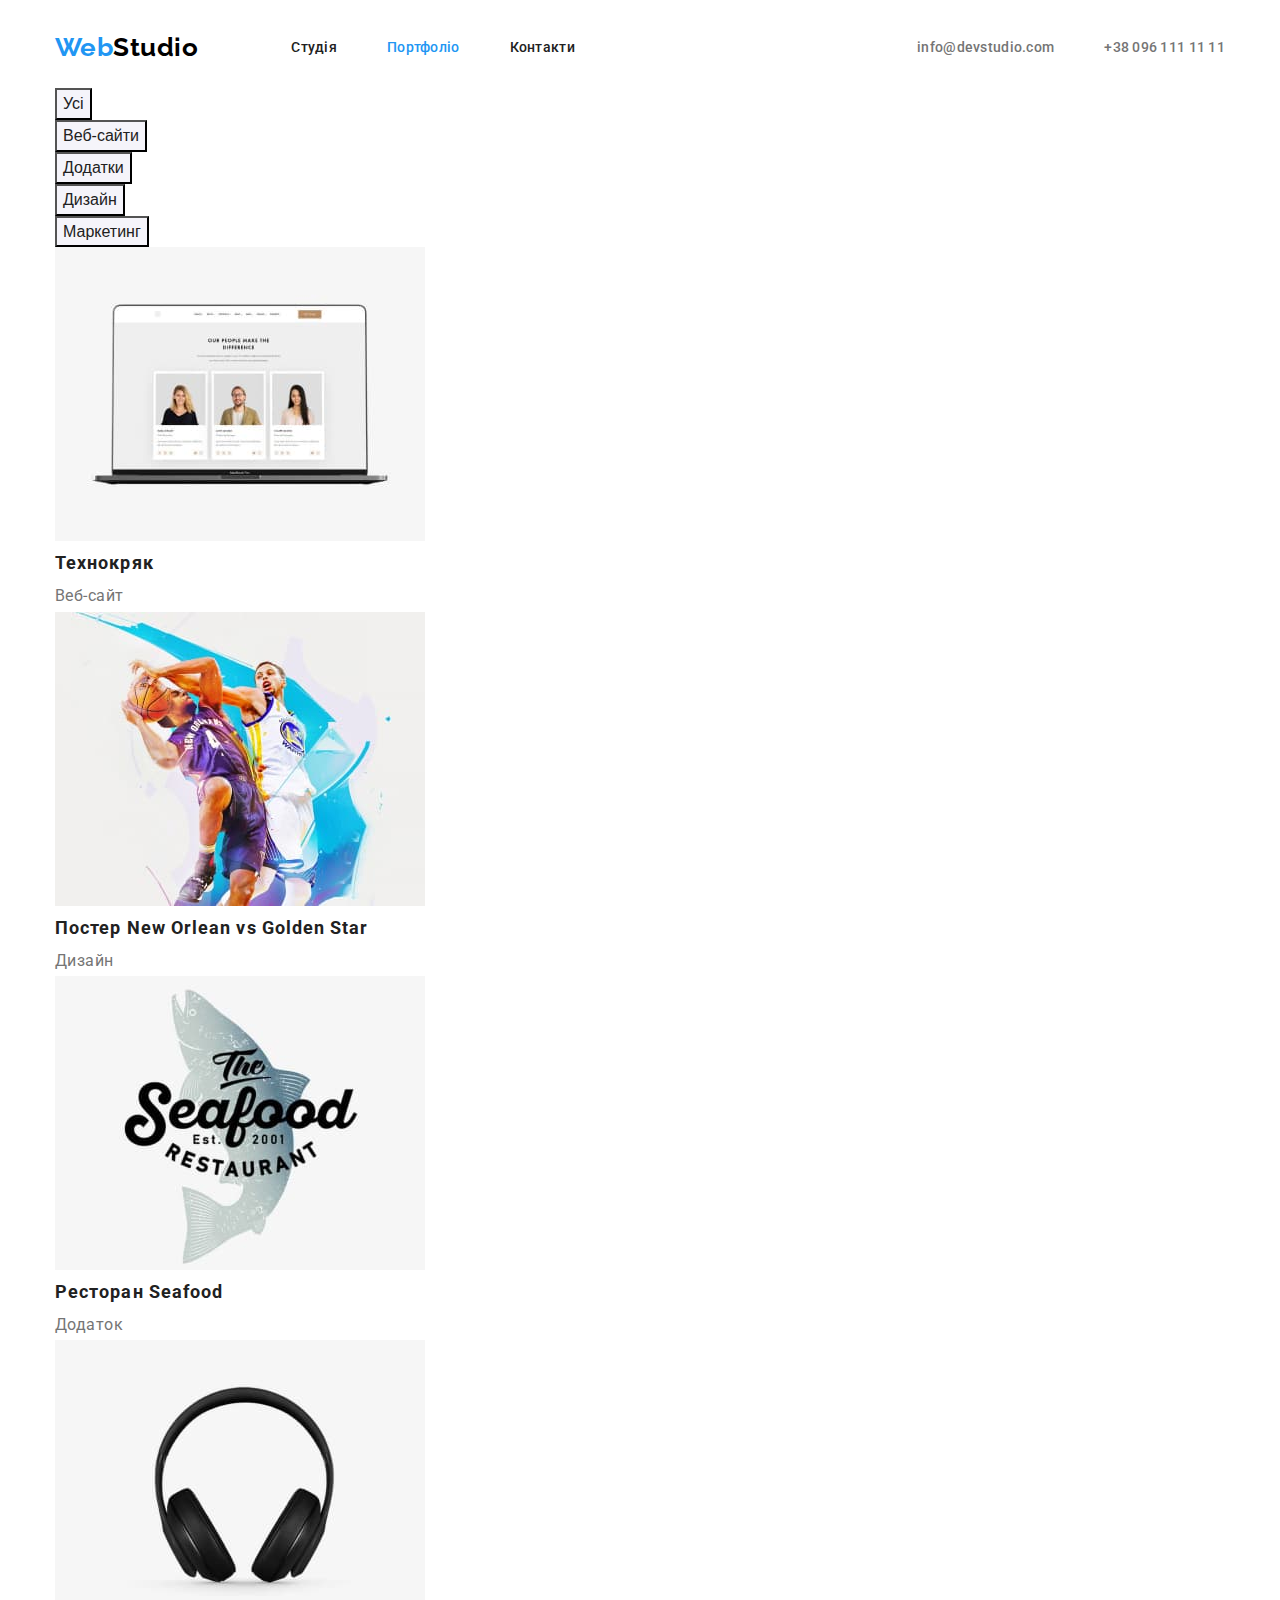
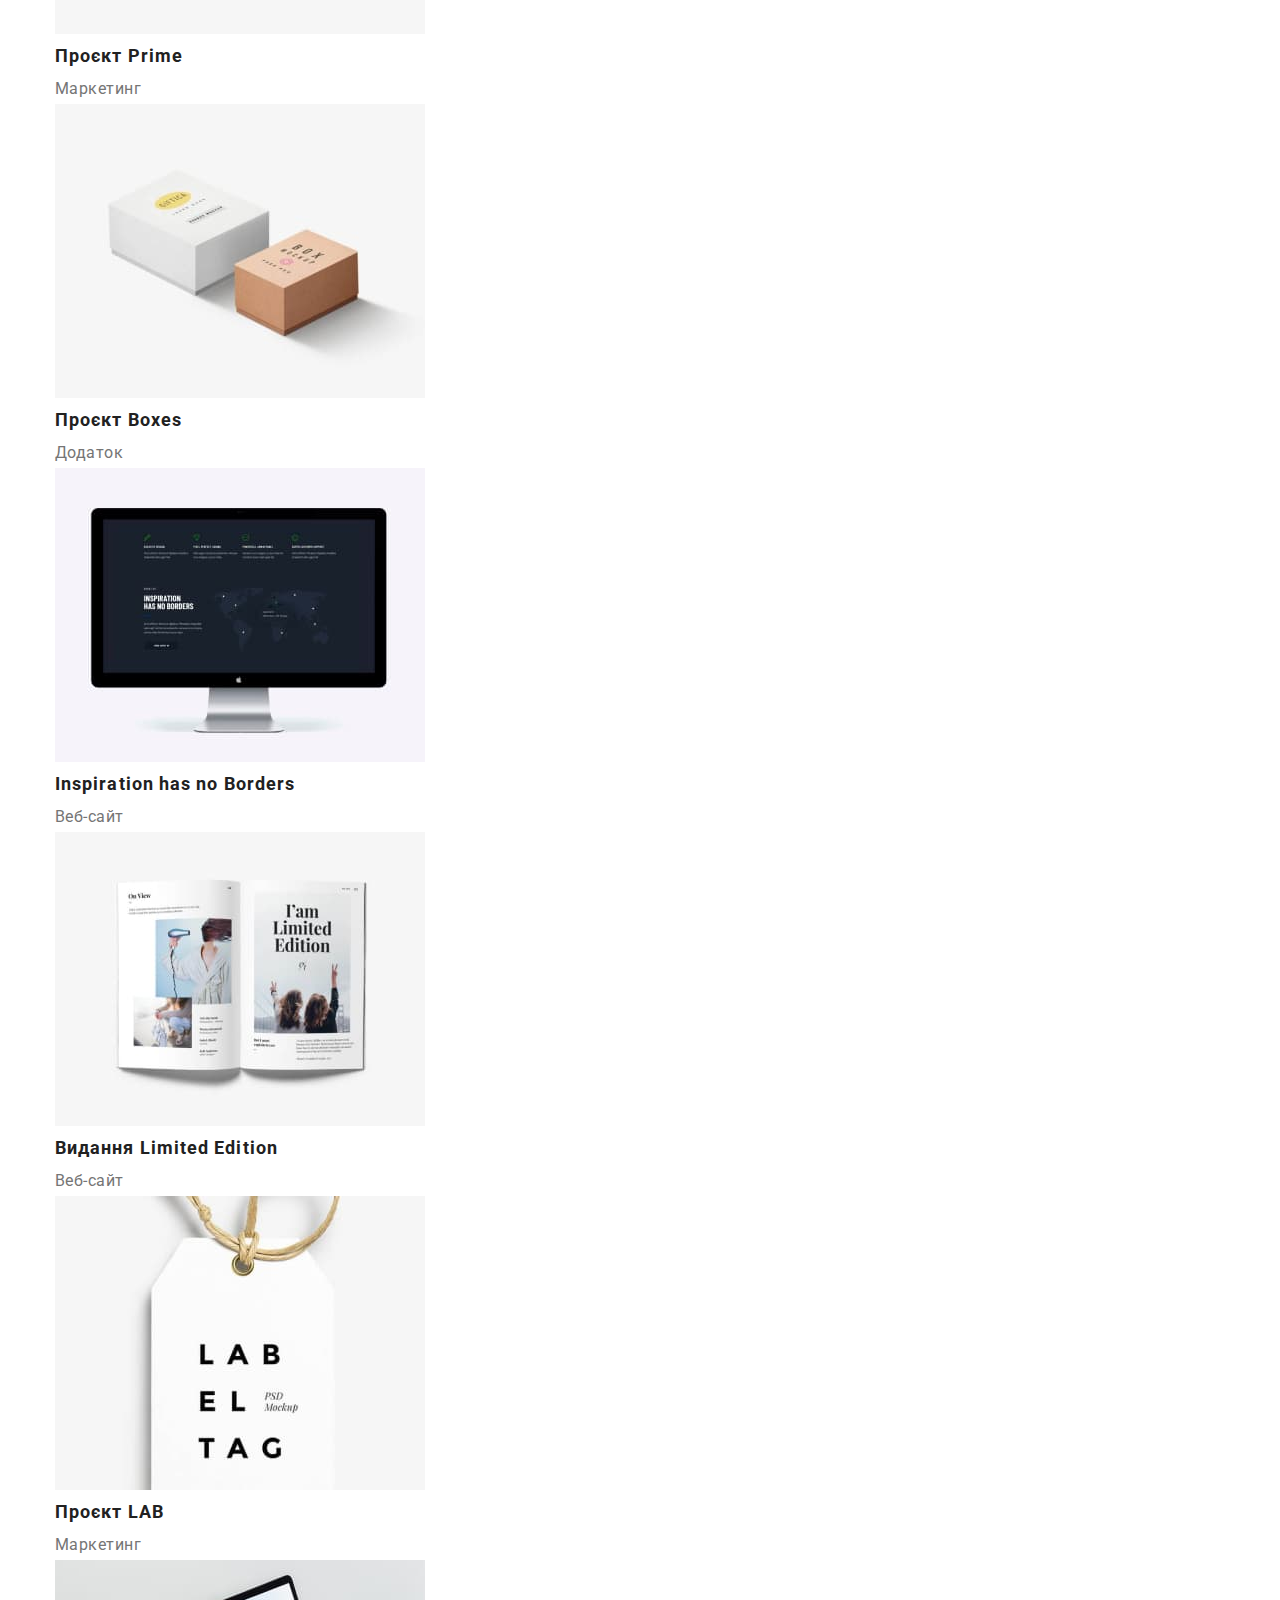
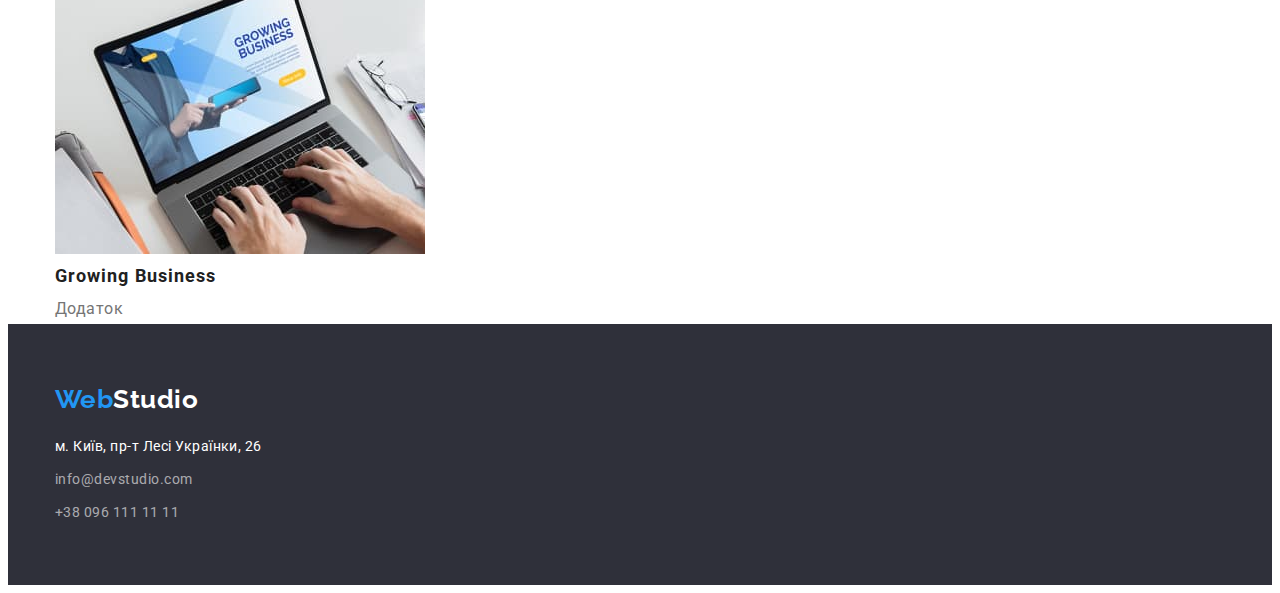
==== commit a111ae2c: "1" ====
--- a/portfolio.html
+++ b/portfolio.html
@@ -18,10 +18,10 @@
         <nav class="navigation list">
             <ul class="navi-list">
                 <li>
-                    <a href="./index.html" class="navi-link link current">Студія</a>
+                    <a href="./index.html" class="navi-link link">Студія</a>
                 </li>
                 <li>
-                    <a href="./portfolio.html" class="navi-link link">Портфоліо</a>
+                    <a href="./portfolio.html" class="navi-link link current">Портфоліо</a>
                 </li>
                 <li>
                     <a href="#" class="navi-link link">Контакти</a>
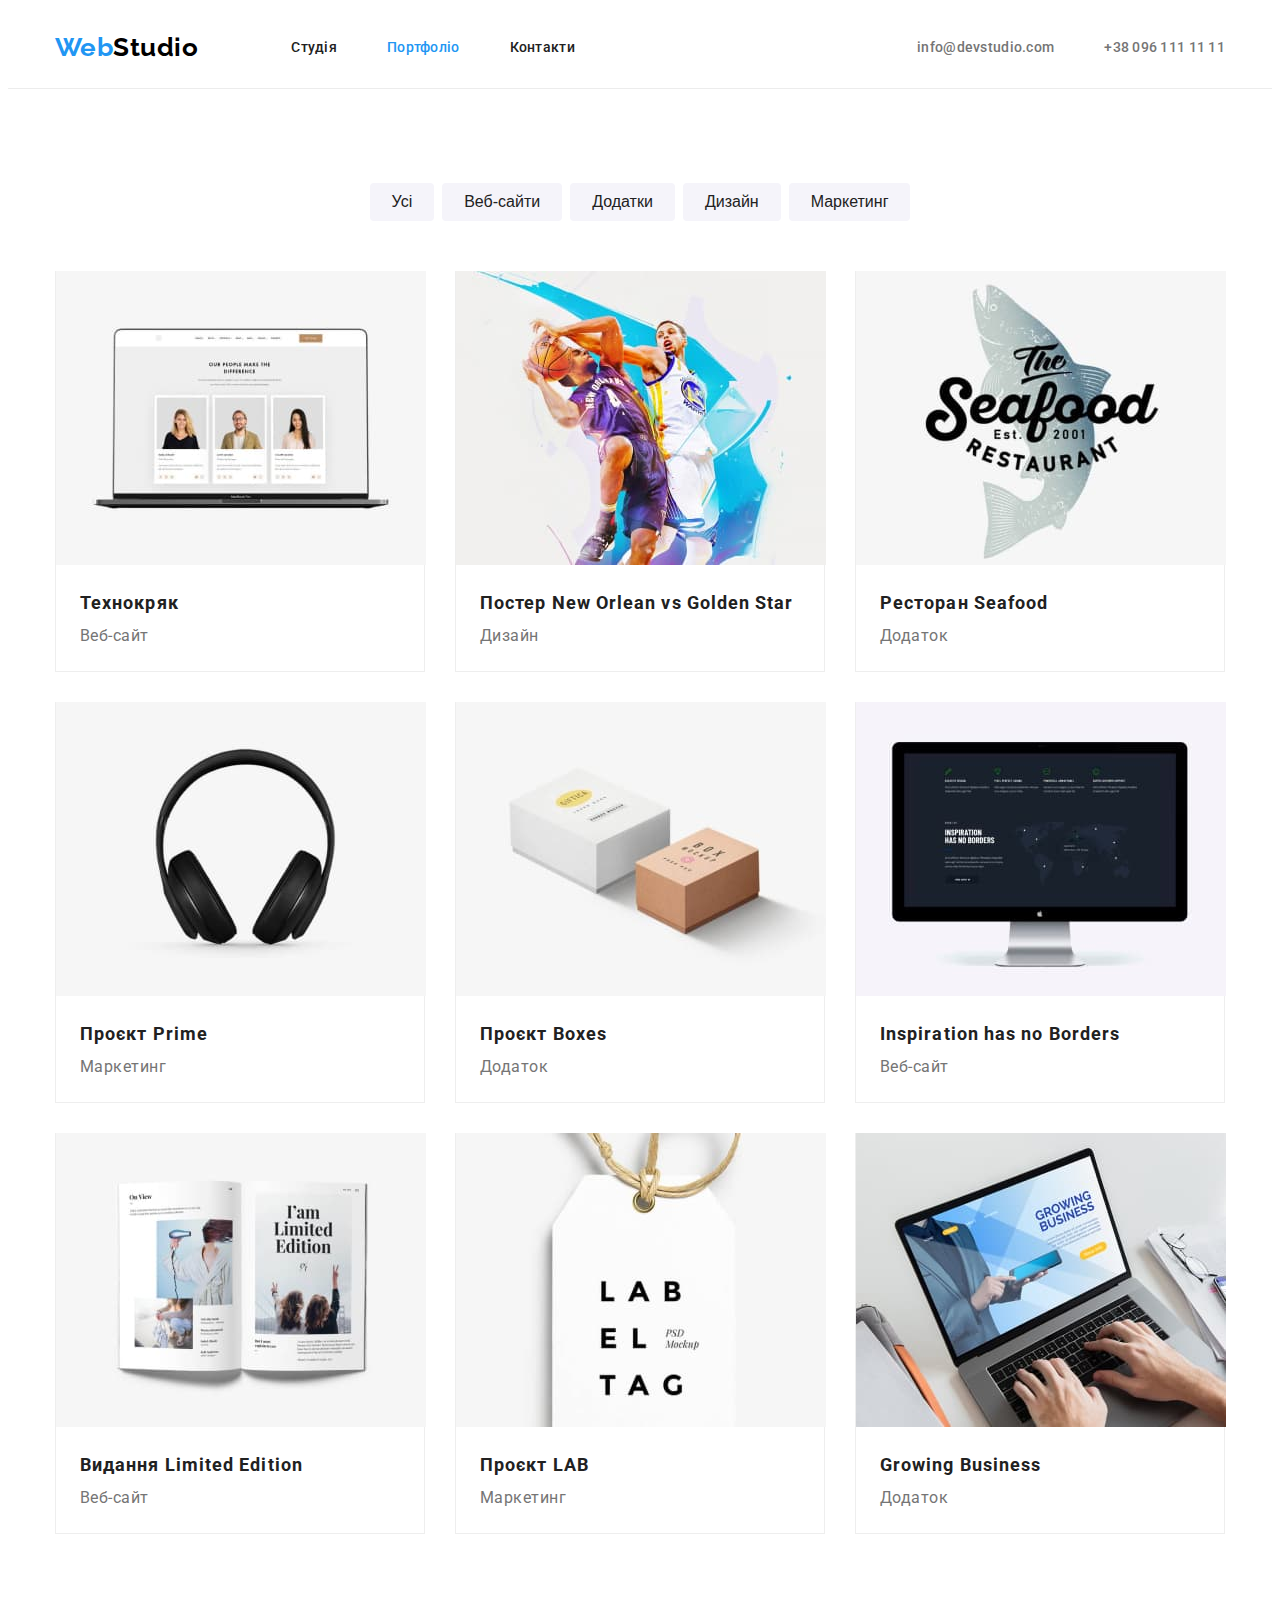
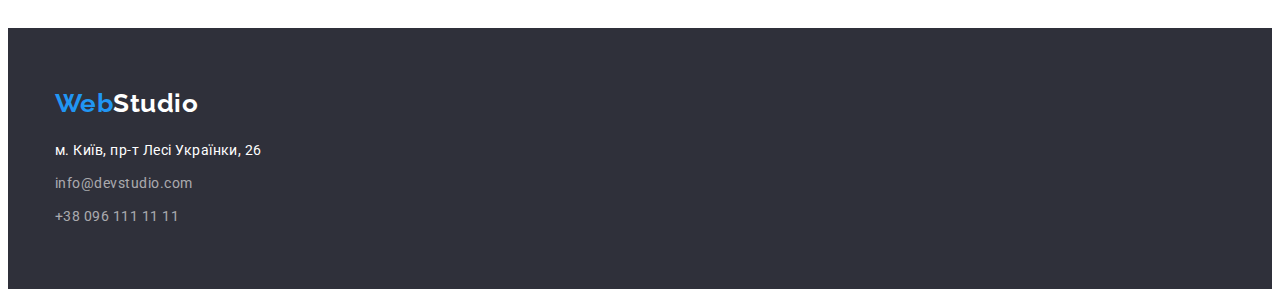
==== commit 6ee5474e: "норм" ====
--- a/portfolio.html
+++ b/portfolio.html
@@ -40,7 +40,7 @@
     </div>
 </header>
     <main>
-        <section>
+        <section class="sort-section">
             <div class="container">
             <h1 class="main-portfolio">Навігація</h1>
             <ul class="list-button">
@@ -53,48 +53,65 @@
             <ul class="port-nav">
                 <li>
                     <img src="./images/picture1.jpg" alt="Веб-сайт" width="370" height="294">
+                    <div class="port-nav-sort">
                     <h2 class="sorting">Технокряк</h2>
                     <p class="sorting-name">Веб-сайт</p>
+                    </div>
                 </li>
                 <li>
                     <img src="./images/picture2.jpg" alt="Постер New Orlean vs Golden Star" width="370" height="294">
+                    <div class="port-nav-sort">
                     <h2 class="sorting">Постер New Orlean vs Golden Star</h2>
                     <p class="sorting-name">Дизайн</p>
                 </li>
                 <li>
                     <img src="./images/picture3.jpg" alt="Ресторан Seafood" width="370" height="294">
+                    <div class="port-nav-sort">
                     <h2 class="sorting">Ресторан Seafood</h2>
                     <p class="sorting-name">Додаток</p>
+                    </div>
                 </li>
                 <li>
                     <img src="./images/picture4.jpg" alt="Навушники" width="370" height="294">
+                    <div class="port-nav-sort">
                     <h2 class="sorting">Проєкт Prime</h2>
                     <p class="sorting-name">Маркетинг</p>
+                    </div>
                 </li>
                 <li>
                     <img src="./images/picture5.jpg" alt="Коробки" width="370" height="294">
+                    <div class="port-nav-sort">
                     <h2 class="sorting">Проєкт Boxes</h2>
                     <p class="sorting-name">Додаток</p>
+                    </div>
                 </li>
                 <li>
                     <img src="./images/picture6.jpg" alt="Монитор єпл" width="370" height="294">
+                    <div class="port-nav-sort">
                     <h2 class="sorting">Inspiration has no Borders</h2>
                     <p class="sorting-name">Веб-сайт</p>
+                    </div>
                 </li>
                 <li>
                     <img src="./images/picture7.jpg" alt="Видання Limited Edition" width="370" height="294">
+                    <div class="port-nav-sort">
                     <h2 class="sorting">Видання Limited Edition</h2>
                     <p class="sorting-name">Веб-сайт</p>
+                    </div>
                 </li>
                 <li>
                     <img src="./images/picture8.jpg" alt="Проєкт LAB" width="370" height="294">
+                    <div class="port-nav-sort">
                     <h2 class="sorting">Проєкт LAB</h2>
                     <p class="sorting-name">Маркетинг</p>
+                    </div>
                 </li>
                 <li>
                     <img src="./images/picture9.jpg" alt="Ноутбук" width="370" height="294">
+                    <div class="port-nav-sort">
                     <h2 class="sorting">Growing Business</h2>
                     <p class="sorting-name">Додаток</p>
+                    </div>
                 </li>
             </ul>
             </div>
--- a/css/styles.css
+++ b/css/styles.css
@@ -17,6 +17,8 @@
   --background-footer-color: #2f303a;
   --main-color: #ffffff;
   --footer-mail-tel-color: rgba(255, 255, 255, 0.6);
+  --port-border-color: #EEEEEE;
+
 }
 body {
   background-color: var(--main-color);
@@ -180,6 +182,66 @@
   border: none;
 }
 
+.sort-section {
+  padding-top: 94px;
+  padding-bottom: 94px;
+  border-top: 1px solid #ececec;
+}
+
+.list-button {
+  display: flex;
+  justify-content: center;
+  padding-bottom: 50px;
+}
+
+.list-button li {
+  margin-right: 8px;;
+}
+.list-button li:last-child {
+  margin-right: 0px;
+}
+
+.port-nav {
+  display: flex;
+  flex-wrap: wrap;
+}
+
+
+
+.port-nav li {
+  /* margin-right: 30px; */
+  width: 370px;
+  /* margin-bottom: 30px; */
+  display: flex;
+  flex-direction: column;
+  border-left: 1px solid var(--port-border-color);
+  border-right: 1px solid var(--port-border-color);
+  border-bottom: 1px solid var(--port-border-color);
+}
+
+.port-nav li {
+  flex-basis: calc((100% - 60px) / 3);
+}
+
+.port-nav li {
+  margin-right: 30px;
+  margin-bottom: 30px;
+}
+
+.port-nav li:nth-child(3n + 3) {
+  margin-right: 0px;
+}
+
+.port-nav li:nth-last-child(-n + 3) {
+  margin-bottom: 0px;
+}
+
+.port-nav-sort {
+padding-top: 20px;
+padding-bottom: 20px;
+padding-left: 24px;
+padding-right: 24px;
+}
 .button-link {
   cursor: pointer;
   background-color: var(--background-secondary-color);
@@ -188,7 +250,15 @@
   font-size: 16px;
   line-height: 1.62;
   text-align: center;
-  /* float: left; */
+
+  border-radius: 4px;
+  padding-top: 6px;
+  padding-bottom: 6px;
+  padding-left: 22px;
+  padding-right: 22px;
+  border: 0px;
+
+
 }
 
 .button-link:hover,
@@ -238,7 +308,7 @@
 }
 
 .portfolio {
-
+padding-bottom: 94px;
 }
 
 .portf-title {
@@ -264,6 +334,7 @@
 .team {
   background-color: var(--background-secondary-color);
 padding-top: 94px;
+padding-bottom: 94px;
 }
 .team-list {
     display: flex;
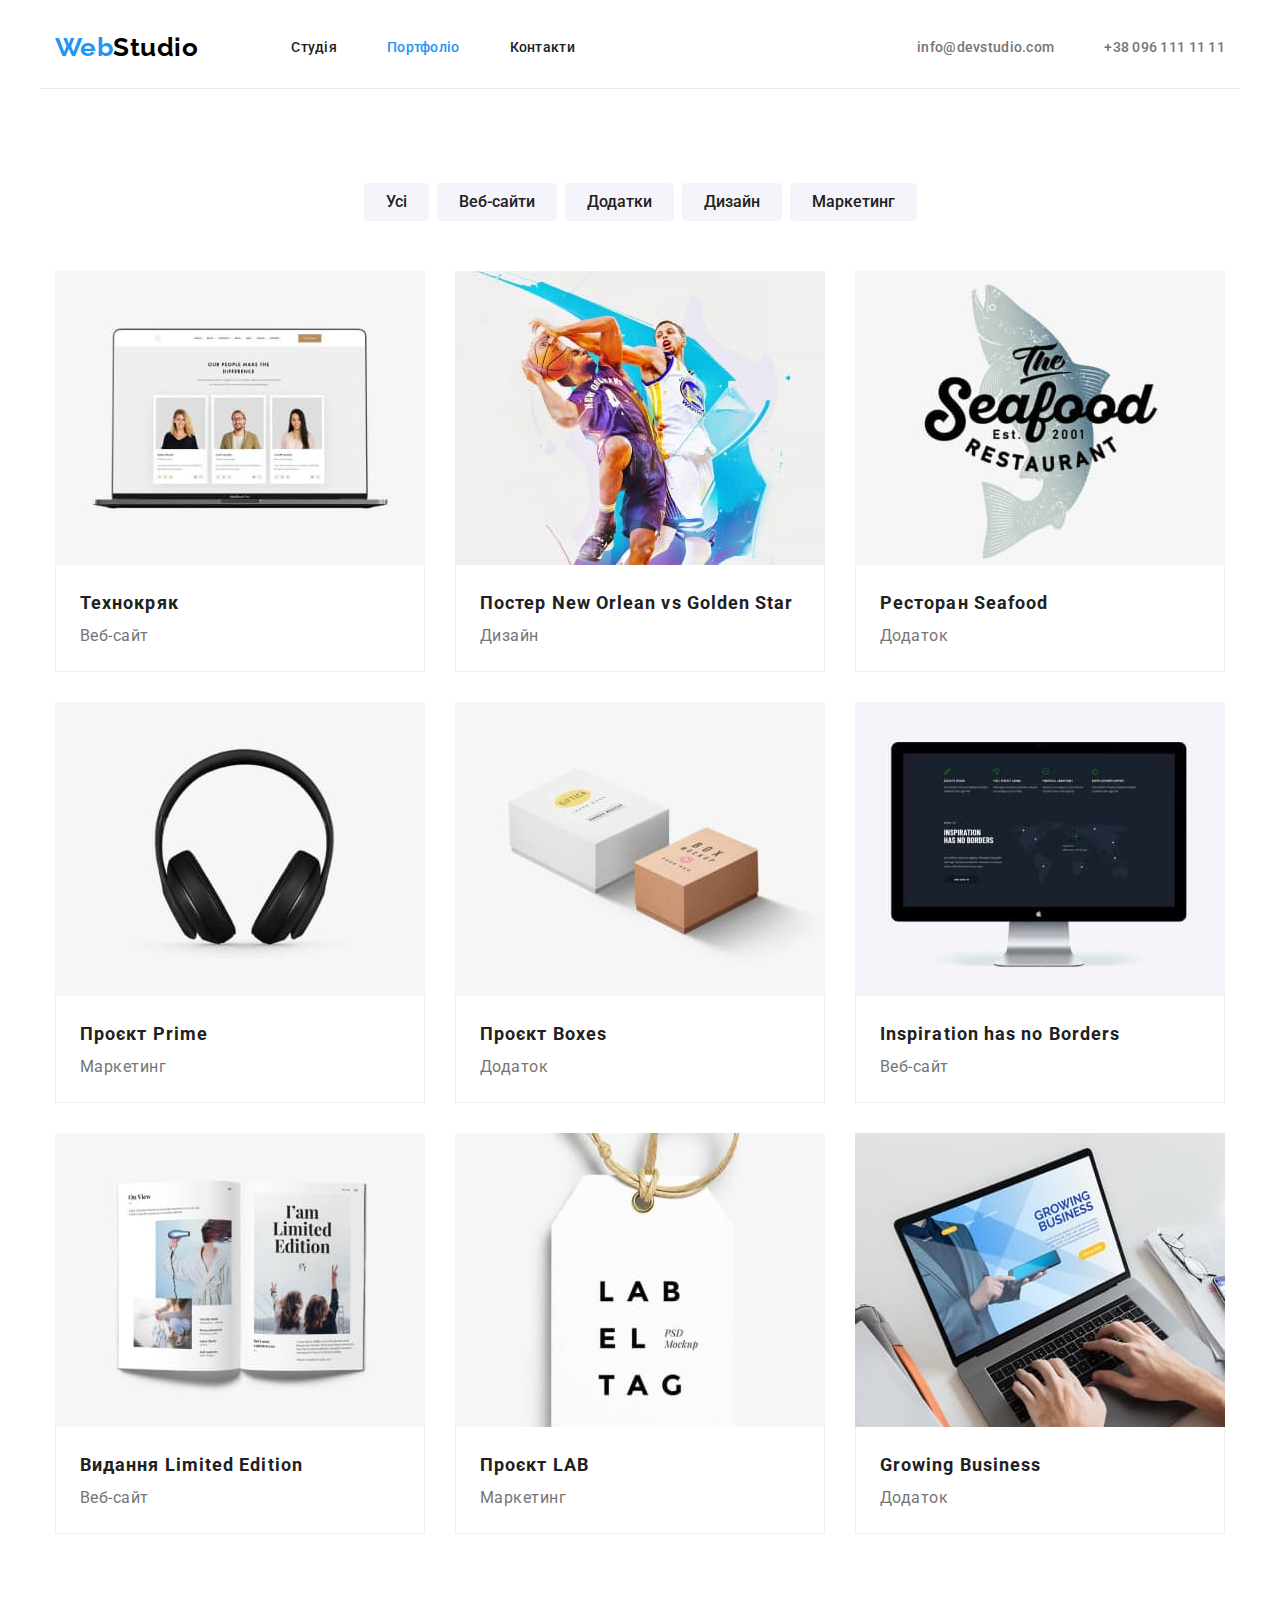
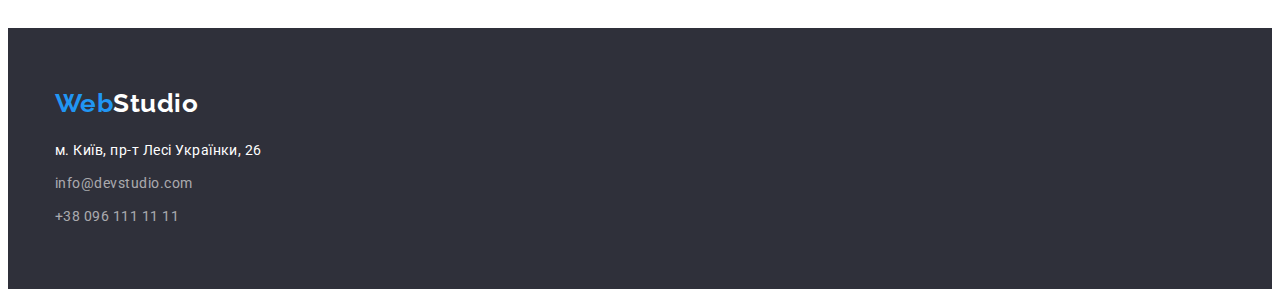
==== commit bfea6b6c: "Исправлено" ====
--- a/portfolio.html
+++ b/portfolio.html
@@ -6,6 +6,10 @@
     <meta http-equiv="X-UA-Compatible" content="IE=edge">
     <meta name="viewport" content="width=device-width, initial-scale=1.0">
     <link rel="stylesheet" href="https://fonts.googleapis.com/css2?family=Raleway:wght@700&family=Roboto:wght@400;500;700;900&display=swap">
+    <link rel="stylesheet" href="https://cdnjs.cloudflare.com/ajax/libs/modern-normalize/1.1.0/modern-normalize.min.css"
+        integrity="sha512-wpPYUAdjBVSE4KJnH1VR1HeZfpl1ub8YT/NKx4PuQ5NmX2tKuGu6U/JRp5y+Y8XG2tV+wKQpNHVUX03MfMFn9Q=="
+        crossorigin="anonymous" referrerpolicy="no-referrer" />
+    <link rel="stylesheet" href="node_modules/modern-normalize/modern-normalize.css">
     <link rel="stylesheet" href="./css/styles.css">
     <title>Портфоліо</title>
 </head>
--- a/css/styles.css
+++ b/css/styles.css
@@ -37,8 +37,8 @@
     text-decoration: none;
   }
   .container {
-    margin-left: auto;
-    margin-right: auto;
+    /* margin-left: auto;
+    margin-right: auto; */
     margin: 0 auto;
     width: 1200px;
     padding-left: 15px;
@@ -48,6 +48,7 @@
 .header-nav {
   display: flex;
   align-items: center;
+ border-bottom: 1px solid #ECECEC;
 }
 
 .logo,
@@ -148,9 +149,8 @@
 .hero {
   background-color: var(--background-footer-color);
   text-align: center;
-  height: 600px;
   padding-top: 200px;
-  padding-bottom: 280px;
+  padding-bottom: 200px;
 }
 .hero-title {
   color: var(--main-color);
@@ -185,13 +185,13 @@
 .sort-section {
   padding-top: 94px;
   padding-bottom: 94px;
-  border-top: 1px solid #ececec;
+  /* border-top: 1px solid #ececec; */
 }
 
 .list-button {
   display: flex;
   justify-content: center;
-  padding-bottom: 50px;
+  margin-bottom: 50px;
 }
 
 .list-button li {
@@ -214,9 +214,6 @@
   /* margin-bottom: 30px; */
   display: flex;
   flex-direction: column;
-  border-left: 1px solid var(--port-border-color);
-  border-right: 1px solid var(--port-border-color);
-  border-bottom: 1px solid var(--port-border-color);
 }
 
 .port-nav li {
@@ -241,8 +238,12 @@
 padding-bottom: 20px;
 padding-left: 24px;
 padding-right: 24px;
+border-left: 1px solid var(--port-border-color);
+  border-right: 1px solid var(--port-border-color);
+  border-bottom: 1px solid var(--port-border-color);
 }
 .button-link {
+  font-family: inherit;
   cursor: pointer;
   background-color: var(--background-secondary-color);
   color: var(--first-color);
